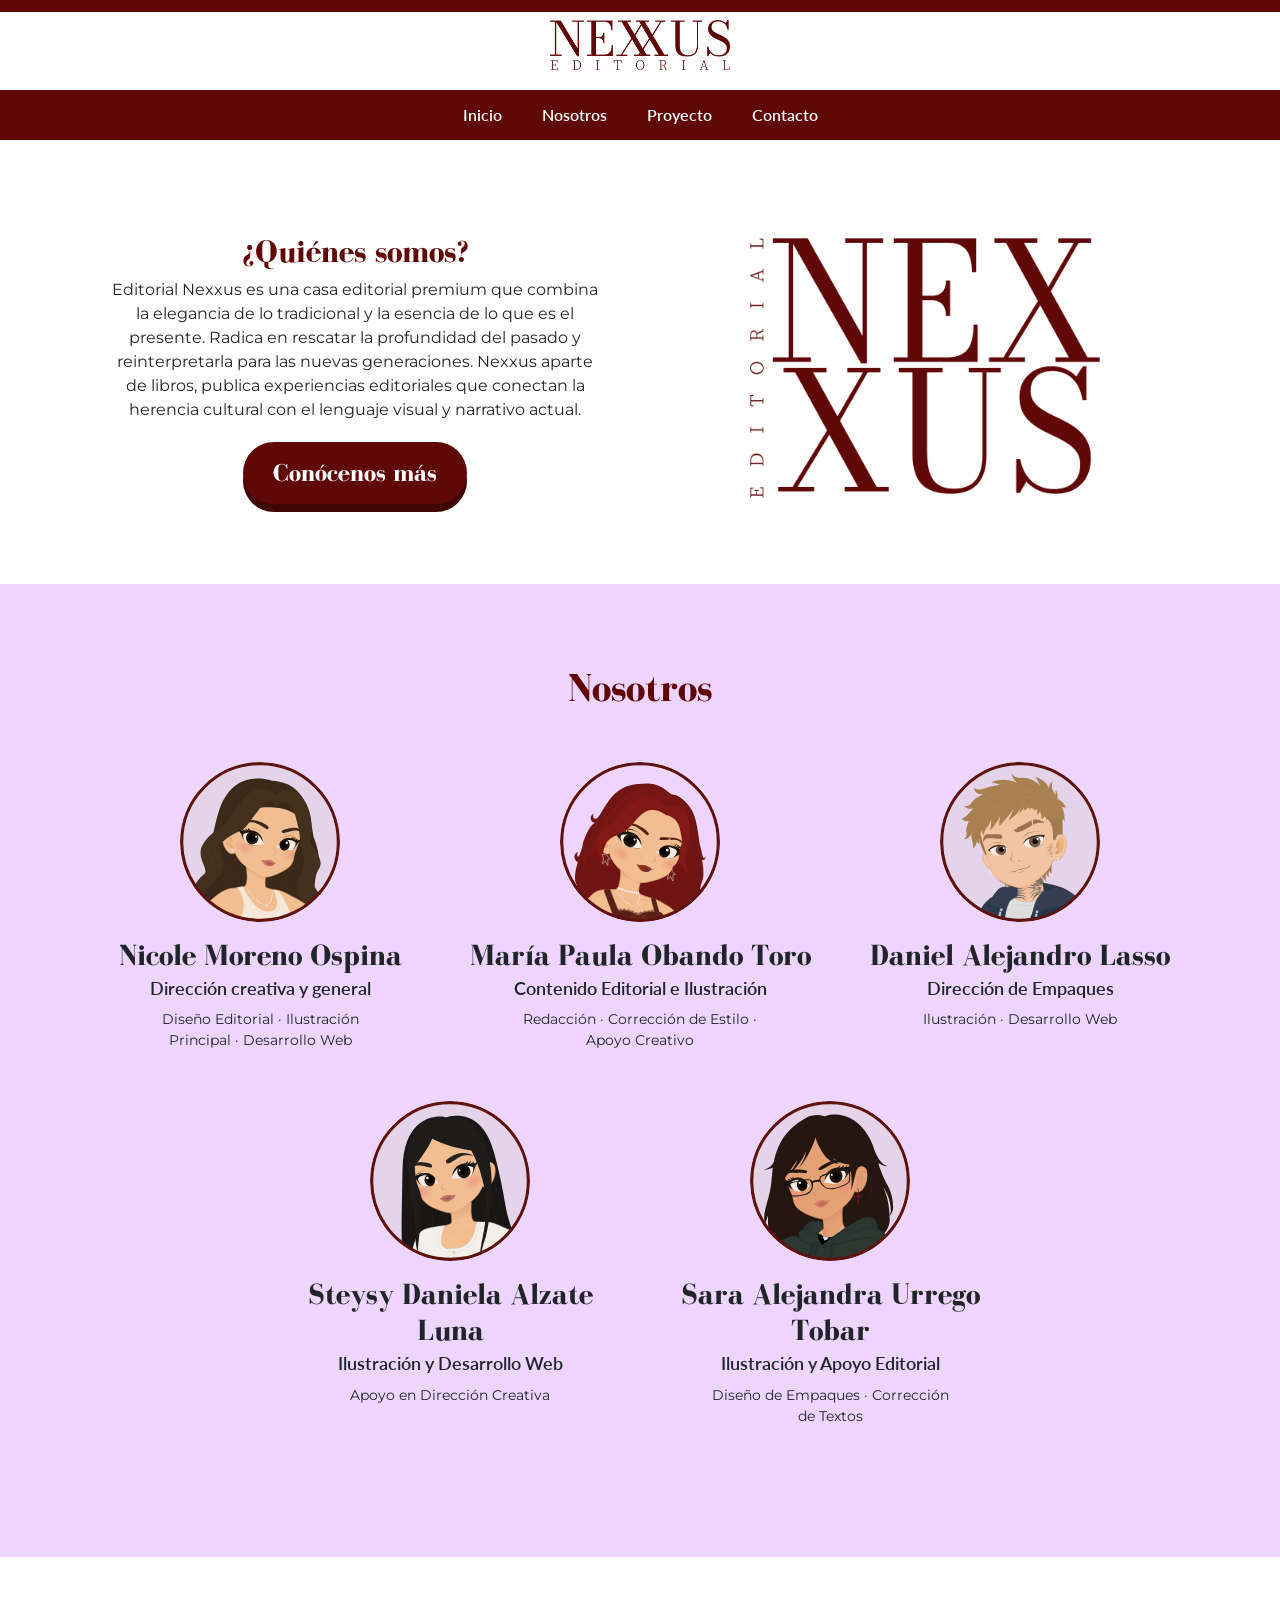
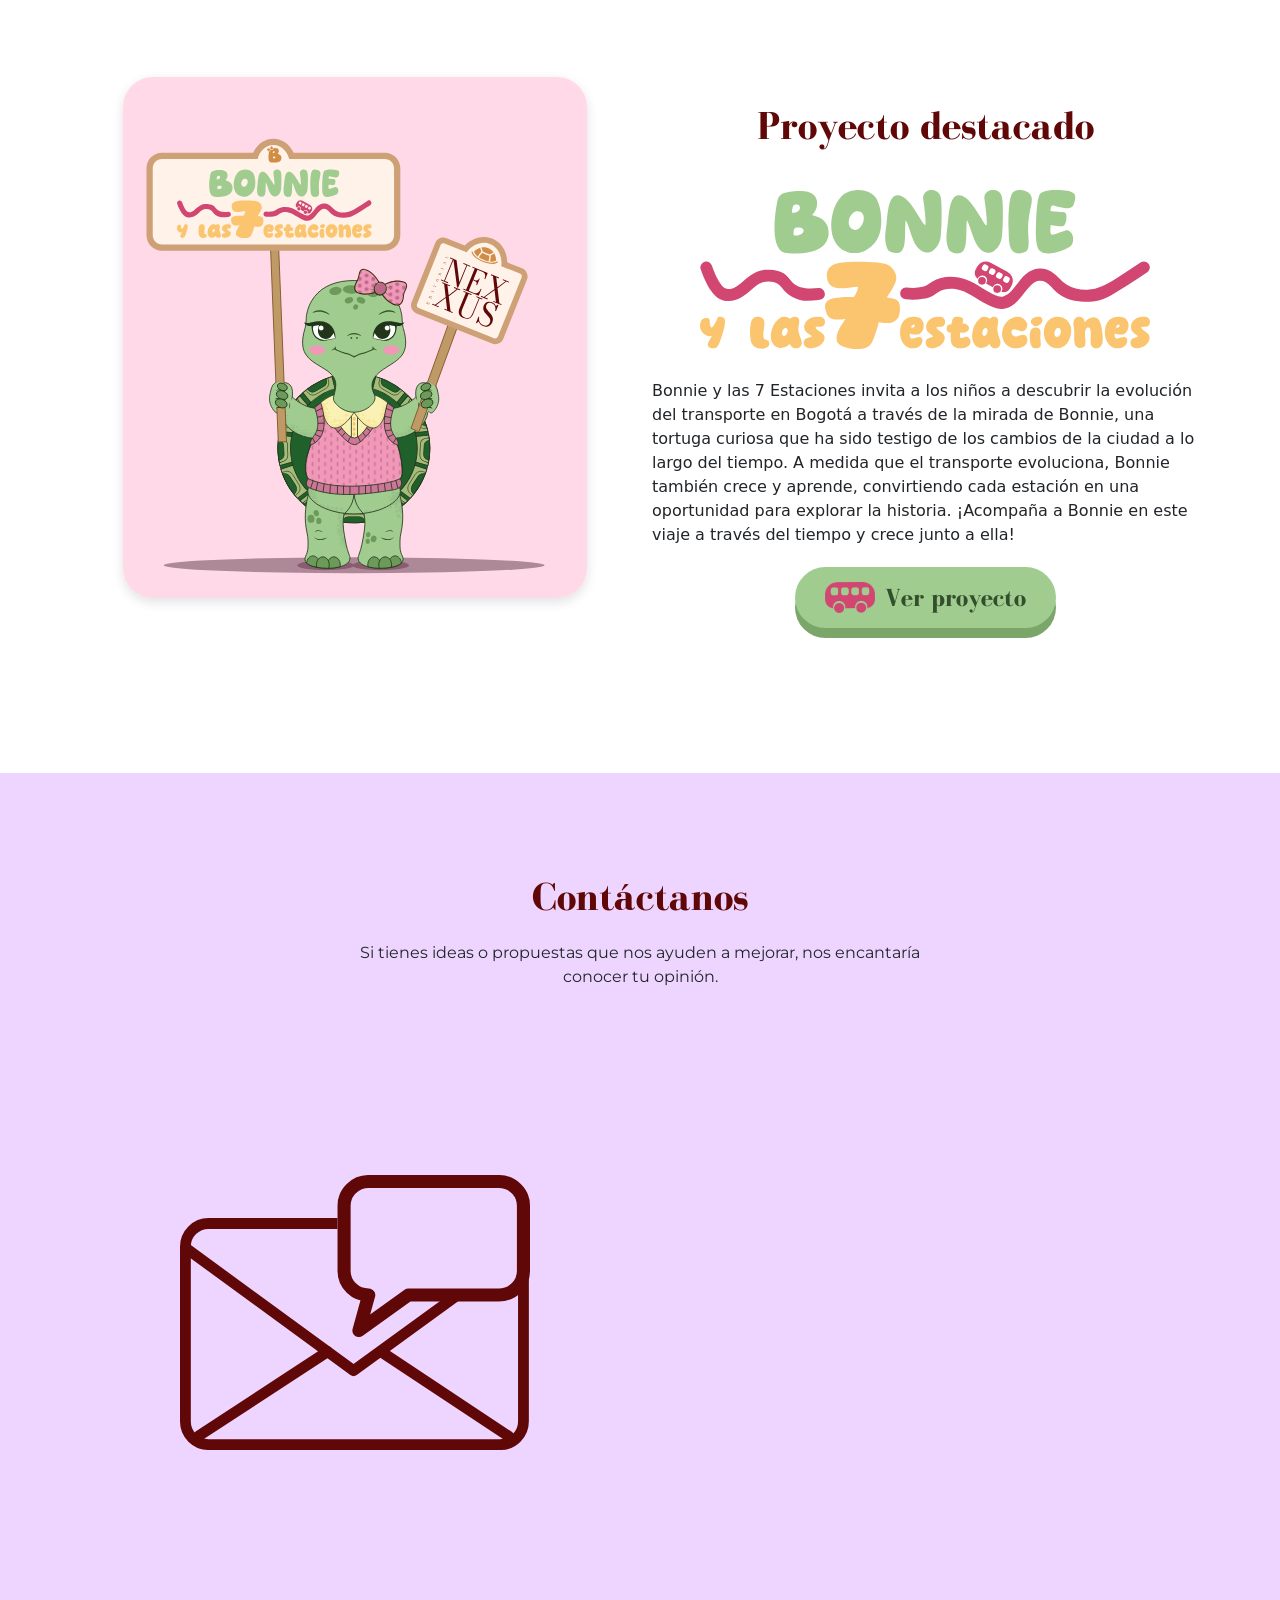
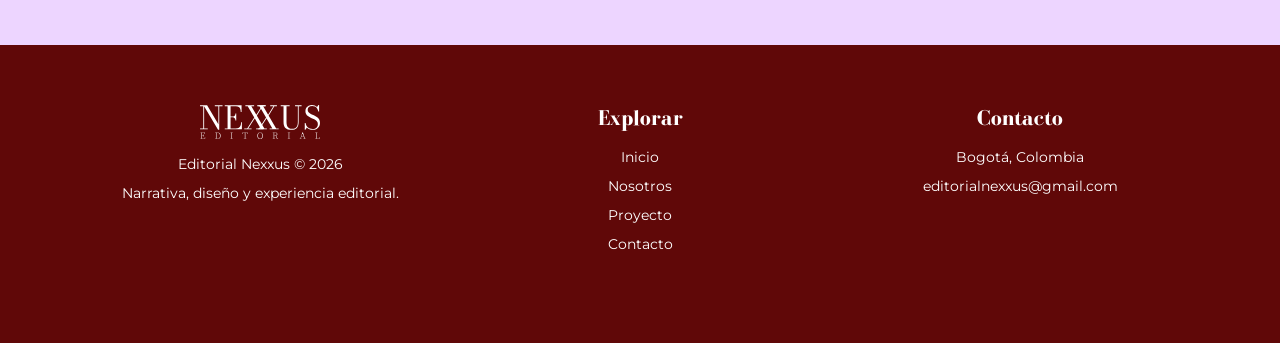
==== index.html @ 101d32f2 "moviendo archivos a la raíz" ====
<!DOCTYPE html>
<html lang="es">
<head>
    <meta charset="UTF-8">
    <meta name="viewport" content="width=device-width, initial-scale=1.0">
    <title>Nexxus</title>
    <link rel="stylesheet" href="estilos.css">
    <link href="https://cdn.jsdelivr.net/npm/bootstrap@5.3.3/dist/css/bootstrap.min.css" rel="stylesheet">
    <link rel="icon" href="img/favicon-nexxus.png">
    <script src="https://cdn.jsdelivr.net/npm/@popperjs/core@2.11.8/dist/umd/popper.min.js" integrity="sha384-I7E8VVD/ismYTF4hNIPjVp/Zjvgyol6VFvRkX/vR+Vc4jQkC+hVqc2pM8ODewa9r" crossorigin="anonymous"></script>
    <script src="https://cdn.jsdelivr.net/npm/bootstrap@5.3.3/dist/js/bootstrap.min.js" integrity="sha384-0pUGZvbkm6XF6gxjEnlmuGrJXVbNuzT9qBBavbLwCsOGabYfbX9GqX965DzO0rT7" crossorigin="anonymous"></script>
</head>
<body id="inicio"> <div class="barra-superior"></div>
    <!-- 🔴 MENU-->
    <header class="header">

        <div class="logo-contenedor">
            <a href="#" class="logo-link">
                <img src="img/logo-nexxus.png" alt="Logo Nexxus" class="logo">
            </a>
        </div>

        <nav class="menu-principal">
            <a href="#inicio">Inicio</a>
            <a href="#nosotros">Nosotros</a>
            <a href="#proyecto">Proyecto</a>
            <a href="#contacto">Contacto</a>      
        </nav>

    </header> 
    <!-- 🔴 INICIO-->
    <section id="quienes-somos" class="seccion-quienes">
        <div class="container">
            <div class="row align-items-center">
                <div class="col-md-6">
                    <h2>¿Quiénes somos?</h2>
                    <p>
                        Editorial Nexxus es una casa editorial premium que combina la elegancia de lo
                        tradicional y la esencia de lo que es el presente. Radica en rescatar la profundidad
                        del pasado y reinterpretarla para las nuevas generaciones.
                        Nexxus aparte de libros, publica experiencias editoriales que conectan la herencia
                        cultural con el lenguaje visual y narrativo actual.
                    </p>
                    <a href="#nosotros" class="btn-conocenos">
                        Conócenos más
                    </a>
                </div>

                <div class="col-md-6 mt-4 mt-md-0">
                    <img src="img/logo-variado-nexxus-1.png" class="img-fluid" alt="Nexxus">
                </div>
            </div>
        </div>
    </section>
    <!-- 🔴 NOSOTROS-->
    <section id="nosotros" class="seccion-nosotros">
        <h2>Nosotros</h2>
        <!-- 🔴 NICOLE-->
        <div class="container">
            <div class="row justify-content-center">
                <div class="col-md-4">
                    <div class="integrante">
                        <div class="contenedor-foto">
                            <img src="img/nicole-ilustracion.svg" alt="Nicole Moreno" class="foto-perfil">
                            <a href="https://www.instagram.com/x_nicole092?igsh=bmVwcGt0ZmEwaWZm" target="_blank" class="capa-instagram">
                                <img src="img/logo-instagram.svg" alt="Instagram" class="icono-instagram">
                            </a>
                        </div>
                        <h3>Nicole Moreno Ospina</h3>
                        <h4>Dirección creativa y general</h4>
                        <p>Diseño Editorial · Ilustración Principal · Desarrollo Web</p>
                    </div>
                </div>
                <!-- 🔴 MARIA-->
                <div class="col-md-4">
                    <div class="integrante">
                        <div class="contenedor-foto">
                            <img src="img/maria-ilustracion.svg" alt="María Paula Obando" class="foto-perfil">
                            <a href="https://www.instagram.com/m_xri444?igsh=MXd3YnI3MW55anJuNQ%3D%3D" target="_blank" class="capa-instagram">
                                <img src="img/logo-instagram.svg" alt="Instagram" class="icono-instagram">
                            </a>
                        </div>
                        <h3>María Paula Obando Toro</h3>
                        <h4>Contenido Editorial e Ilustración</h4>
                        <p>Redacción · Corrección de Estilo · Apoyo Creativo</p>
                    </div>
                </div>
                <!-- 🔴 DANIEL-->
                <div class="col-md-4">
                    <div class="integrante">
                        <div class="contenedor-foto">
                            <img src="img/daniel-ilustracion.svg" alt="Daniel Alejandro Lasso" class="foto-perfil">
                            <a href="https://www.instagram.com/daniel_alrdd?igsh=MWx1MHZiMzRwaG02dg==" target="_blank" class="capa-instagram">
                                <img src="img/logo-instagram.svg" alt="Instagram" class="icono-instagram">
                            </a>
                        </div>
                        <h3>Daniel Alejandro Lasso</h3>
                        <h4>Dirección de Empaques</h4>
                        <p>Ilustración · Desarrollo Web</p>
                    </div>
                </div>
                <!-- 🔴 DANIELA-->
                <div class="col-md-4">
                    <div class="integrante">
                        <div class="contenedor-foto">
                            <img src="img/daniela-ilustracion.svg" alt="Steysy Daniela Alzate" class="foto-perfil">
                            <a href="https://www.instagram.com/dannywxx_?igsh=MTdoOGM3ajM2NGUxdA==" target="_blank" class="capa-instagram">
                                <img src="img/logo-instagram.svg" alt="Instagram" class="icono-instagram">
                            </a>
                        </div>
                        <h3>Steysy Daniela Alzate Luna</h3>
                        <h4>Ilustración y Desarrollo Web</h4>
                        <p>Apoyo en Dirección Creativa</p>
                    </div>
                </div>
                <!-- 🔴 SARA-->
                <div class="col-md-4">
                    <div class="integrante">
                        <div class="contenedor-foto">
                            <img src="img/sara-ilustracion.svg" alt="Sara Alejandra Urrego" class="foto-perfil">
                            <a href="https://www.instagram.com/ur.saraa_?igsh=MWZ4bGd1cGg0NncxZw==" target="_blank" class="capa-instagram">
                                <img src="img/logo-instagram.svg" alt="Instagram" class="icono-instagram">
                            </a>
                        </div>
                        <h3>Sara Alejandra Urrego Tobar</h3>
                        <h4>Ilustración y Apoyo Editorial</h4>
                        <p>Diseño de Empaques · Corrección de Textos</p>
                    </div>
                </div>
            </div>
        </div>
    </section>
    <!-- 🔴 PROYECTO-->
    <section id="proyecto" class="seccion-proyecto">
        <div class="container">
            <div class="row align-items-center">
                <div class="col-md-6">
                    <img src="img/nexxus-bonnie.svg" alt="Bonnie y las 7 estaciones" class="img-proyecto">
                </div>

                <div class="col-md-6">
                    <h2 class="titulo-seccion-proyecto">Proyecto destacado</h2>
                    <img src="img/cabezote-nexxus.svg" alt="Bonnie y las 7 estaciones" class="titulo-proyecto">
                    <p>
                        Bonnie y las 7 Estaciones invita a los niños a descubrir la evolución del transporte en Bogotá a través de la mirada de Bonnie, una tortuga curiosa que ha sido testigo de los cambios de la ciudad a lo largo del tiempo. A medida que el transporte evoluciona, Bonnie también crece y aprende, convirtiendo cada estación en una oportunidad para explorar la historia.
                        ¡Acompaña a Bonnie en este viaje a través del tiempo y crece junto a ella!
                    </p>
                    <a href="bonnie.html" class="btn-proyecto">
                        <img src="img/bus-boton-nexxus.png" alt="Bus" class="icono-bus">
                        Ver proyecto
                    </a>
                </div>
            </div>
        </div>
    </section>
    <!-- 🔴 CONTACTANOS-->
    <section id="contacto" class="seccion-contacto">
        <h2>Contáctanos</h2>
        <p class="texto-contacto">
            Si tienes ideas o propuestas que nos ayuden a mejorar, nos encantaría conocer tu opinión.
        </p>

        <div class="container">
            <div class="row align-items-center">
                <div class="col-md-6 text-center mb-4 mb-md-0">
                    <img src="img/contactanos-logo.svg" alt="Contacto ilustracion" class="img-contacto">
                </div>

                <div class="col-md-6">
                    <iframe
                      id="JotFormIFrame-261708260383659"
                      title="Formulario de contacto NEXXUS"
                      allowtransparency="true"
                      allow="geolocation; microphone; camera; fullscreen; payment"
                      src="https://form.jotform.com/261708260383659"
                      frameborder="0"
                      style="min-width:100%;max-width:100%;height:539px;border:none;"
                      scrolling="no"
                    >
                    </iframe>
                    <script src='https://cdn.jotfor.ms/s/umd/latest/for-form-embed-handler.js'></script>
                    <script>window.jotformEmbedHandler("iframe[id='JotFormIFrame-261708260383659']", "https://form.jotform.com/")</script>
                </div>
            </div>
        </div>
    </section>

    <a href="#" class="btn-Arriba" id="btnArriba">↑</a>
    <script>
    const btn = document.getElementById("btnArriba");
    window.addEventListener("scroll", function () {
        if (window.scrollY > 300) {
            btn.classList.add("show");
        } else {
            btn.classList.remove("show");
        }
    });
    </script>
    <!-- 🔴 FOOTER-->
    <footer class="footer-nexxus">
        <div class="container">
            <div class="row">
                <div class="col-md-4 footer-col">
                    <img src="img/logo-blanco-nexxus.svg" class="footer-logo" alt="Nexxus">
                    <p>Editorial Nexxus © 2026</p>
                    <p>Narrativa, diseño y experiencia editorial.</p>
                </div>

                <div class="col-md-4 footer-col">
                    <h4>Explorar</h4>
                    <a href="#inicio">Inicio</a>
                    <a href="#nosotros">Nosotros</a>
                    <a href="#proyecto">Proyecto</a>
                    <a href="#contacto">Contacto</a>
                </div>

                <div class="col-md-4 footer-col">
                    <h4>Contacto</h4>
                    <p>Bogotá, Colombia</p>
                    <p>editorialnexxus@gmail.com</p>
                </div>
            </div>
        </div>
    </footer>
</body>
</html>
---- estilos.css ----
html{
    scroll-behavior: smooth;
}
@font-face {
    font-family: "Bodoni";
    src: url("fuentes/bodoni-flf-bold.ttf");
}

@font-face {
    font-family: "Lato";
    src: url("fuentes/lato-semibold.ttf");
}

@font-face {
    font-family: "Montserrat";
    src: url("fuentes/montserrat-variable-font-wght.ttf");
}
.barra-superior{
    height: 12px;
    background-color: #600808;

    position: fixed;
    top: 0;
    left: 0;
    width: 100%;

    z-index: 10000;
}
.header{
    position: fixed;
    top: 0;
    left: 0;
    width: 100%;
    z-index: 9999;
    background-color: white;
}

body{
    margin: 0;
    padding-top: 152px;
}

*{
    margin: 0;
    padding: 0;
    box-sizing: border-box;
}
.logo-contenedor{
    height: 90px;
    background-color: white;

    display: flex;
    justify-content: center;
    align-items: center;
}
.logo{
    height: 50px;
}
.menu-principal{
    height: 50px;
    background-color: #600808;

    display: flex;
    justify-content: center;
    align-items: center;
    gap: 40px;

    
}
.menu-principal a{
    color: white;
    text-decoration: none;
    font-family: "Lato";
}
.menu-principal a:hover{
    opacity: 0.8;
}

.seccion-quienes{
    padding: 80px 0;
}

.seccion-quienes h2{
    font-family: "Bodoni";
    font-size: 32px;
    text-align: center;
    color: #600808;
}

.seccion-quienes p{
    font-family: "Montserrat";
    font-size: 16px;
    max-width: 500px;
    margin: 0 auto;
}
.seccion-quienes .col-md-6:first-child{
    text-align: center;
}
.seccion-quienes img{
    width: 80%;
    max-width: 350px;
    height: auto;
    display: block;
    margin: 0 auto;
}

.btn-conocenos{
    display: inline-block;

    margin-top: 20px;
    padding: 12px 30px;

    background-color: #600808;
    color: white;

    text-decoration: none;

    font-family: "Bodoni";
    font-size: 25px;

    border-radius: 999px;

    box-shadow: 0 8px 0 #400505;

    transition: all 0.2s ease;
}
.btn-conocenos:hover{
    background-color: #890C0C;
}
.btn-conocenos:active{
    transform: translateY(8px);
    box-shadow: 0 0 0 #400505;
}
.seccion-nosotros {
    background-color: #EDD5FF;
    padding: 80px 20px;
    scroll-margin-top: 152px; 
}
.seccion-nosotros h2{
    font-family: "Bodoni";
    text-align: center;
    font-size: 40px;
    margin-bottom: 50px;
    color: #600808;
}
.integrante{
    text-align: center;
    margin-bottom: 50px;
}

.integrante img{
    width: 160px;
    height: 160px;

    object-fit: cover;

    margin-bottom: 15px;
}
.integrante h3{
    font-family: "Bodoni";
    font-size: 30px;
    margin-bottom: 5px;
}
.integrante h4{
    font-family: "Lato";
    font-size: 18px;
    margin-bottom: 10px;
}
.integrante p{
    font-family: "Montserrat";
    font-size: 14px;

    max-width: 250px;

    margin: 0 auto;
}
.titulo-seccion-proyecto{
    font-family: "Bodoni";
    font-size: 40px;
    color: #600808;
    text-align: center;
    margin-bottom: 40px;
}
.img-proyecto{
    width: 85%;
    max-width: 800px;

    display: block;
    margin: 0 auto;
    margin-bottom: 55px;

    border-radius: 30px;

    box-shadow: 0 4px 12px rgba(0,0,0,0.12);
    transition: all 0.3s ease;
}
.seccion-proyecto{
    padding-top: 120px;
    padding-bottom: 120px;
}
.img-proyecto:hover{
    transform: scale(1.03);

    box-shadow: 0 10px 25px rgba(0,0,0,0.50);
}
.contenido-proyecto{
    text-align: center;
}
.titulo-proyecto{
    width: 100%;
    max-width: 450px;

    display: block;
    margin: 0 auto 30px auto;
}
.texto-proyecto{
    font-family: "Montserrat";

    font-size: 16px;

    text-align: justify;

    max-width: 500px;

    margin: 0 auto 30px auto;
}
.btn-proyecto{
    display: flex;

    align-items: center;
    justify-content: center;

    width: fit-content;

    margin: 20px auto 0 auto;

    gap: 10px;

    padding: 12px 30px;

    background-color: #A0CC90;
    color: #334e2a;

    text-decoration: none;

    font-family: "Bodoni";
    font-size: 25px;

    border-radius: 999px;

    box-shadow: 0 10px 0 #7AA66A;

    transition: all 0.2s ease;
}
.btn-proyecto:hover{
    background-color: #8FBE7D;
}
.btn-proyecto:active{
    transform: translateY(8px);

    box-shadow: 0 0 0 #7AA66A;
}
.icono-bus{
    width: 50px;
    height: auto;
}
.seccion-contacto {
    background-color: #EDD5FF;
    padding: 100px 20px 60px;
    text-align: center;
    scroll-margin-top: 152px; 
}
.seccion-contacto h2{
    font-family: "Bodoni";
    font-size: 40px;
    color: #600808;
    margin-bottom: 20px;
}
.texto-contacto{
    font-family: "Montserrat";
    font-size: 16px;
    max-width: 600px;
    margin: 0 auto 50px auto;
}
.img-contacto{
    width: 80%;
    max-width: 350px;
    margin: 0 auto;
    display: block;
}

.btn-Arriba{
    position: fixed;
    bottom: 25px;
    right: 25px;

    width: 50px;
    height: 50px;

    background-color: #600808;
    color: white;

    display: flex;
    align-items: center;
    justify-content: center;

    text-decoration: none;

    font-size: 24px;
    font-family: "Bodoni";

    border-radius: 50%;

    box-shadow: 0 6px 15px rgba(0,0,0,0.2);

    z-index: 9999;

    transition: 0.3s ease;

    opacity: 0;
    visibility: hidden;
}

.btn-Arriba:hover{
    background-color: #890C0C;
    transform: translateY(-3px);
}
.btn-Arriba.show{
    opacity: 1;
    visibility: visible;
}
.footer-nexxus{
    background-color: #600808;
    color: white;
    padding: 60px 20px;
    margin-top: 0px;
}

.footer-logo{
    width: 120px;
    margin-bottom: 15px;
}

.footer-nexxus h4{
    font-family: "Bodoni";
    margin-bottom: 15px;
    font-size: 22px;
}

.footer-nexxus p,
.footer-nexxus a{
    font-family: "Montserrat";
    font-size: 14px;
    color: white;
    text-decoration: none;
    display: block;
    margin-bottom: 8px;
}

.footer-nexxus a:hover{
    text-decoration: underline;
    opacity: 0.8;
}

.footer-col{
    margin-bottom: 20px;
}
.footer-col{
    text-align: center;
}

/* 🔴 El contenedor se vuelve el límite de la capa */
.contenedor-foto {
    position: relative;
    width: 160px; 
    height: 160px;
    margin: 0 auto 15px auto;
    overflow: hidden;
    border-radius: 50%; 
}
.foto-perfil {
    width: 100%;
    height: 100%;
    object-fit: cover;
    display: block;
}

.capa-instagram {
    position: absolute;
    top: 0;
    left: 0;
    width: 100%;
    height: 100%;
    background-color: rgba(96, 8, 8, 0.7); 
    display: flex;
    align-items: center;
    justify-content: center;
    opacity: 0; 
    transition: opacity 0.3s ease; 
    text-decoration: none;
}

.icono-instagram {
    width: 45px;
    height: auto;
    transition: transform 0.3s ease;
}

.contenedor-foto:hover .capa-instagram {
    opacity: 1;
}

.contenedor-foto:hover .icono-instagram {
    transform: scale(1.1);
}
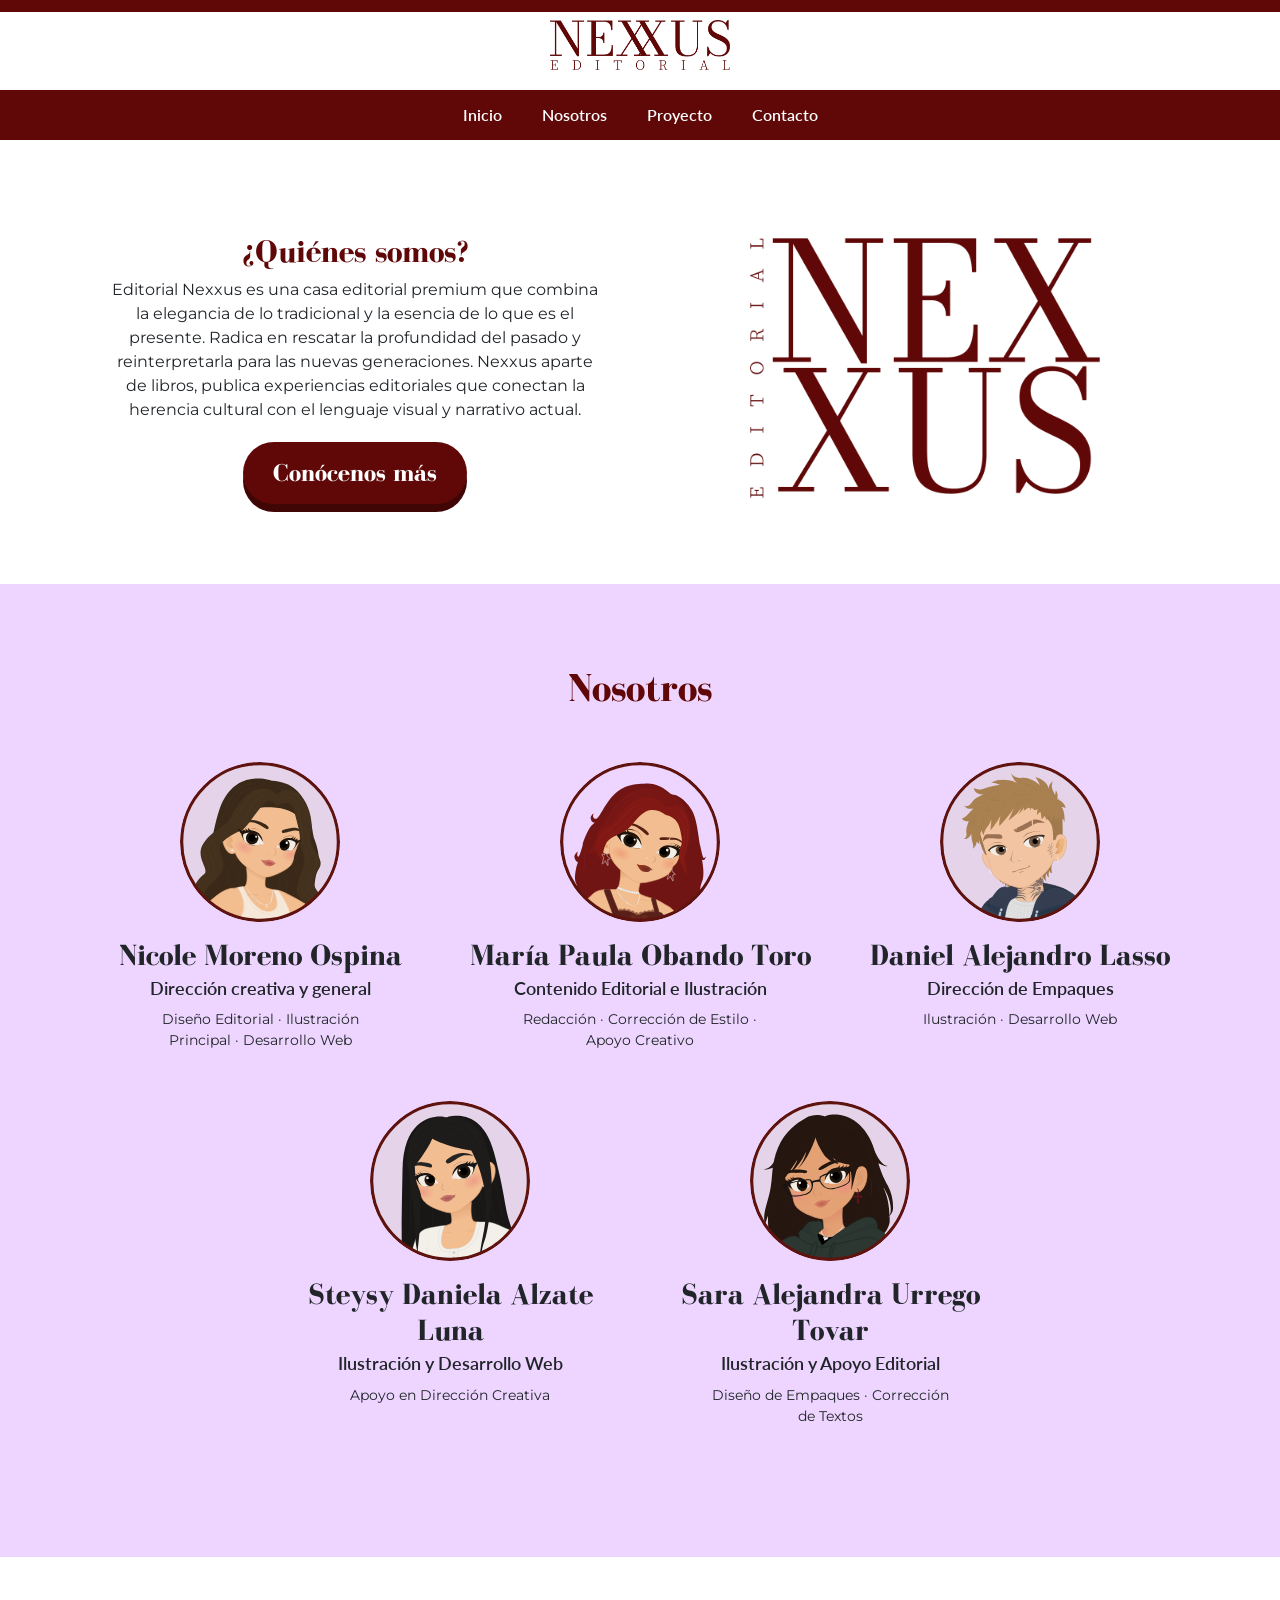
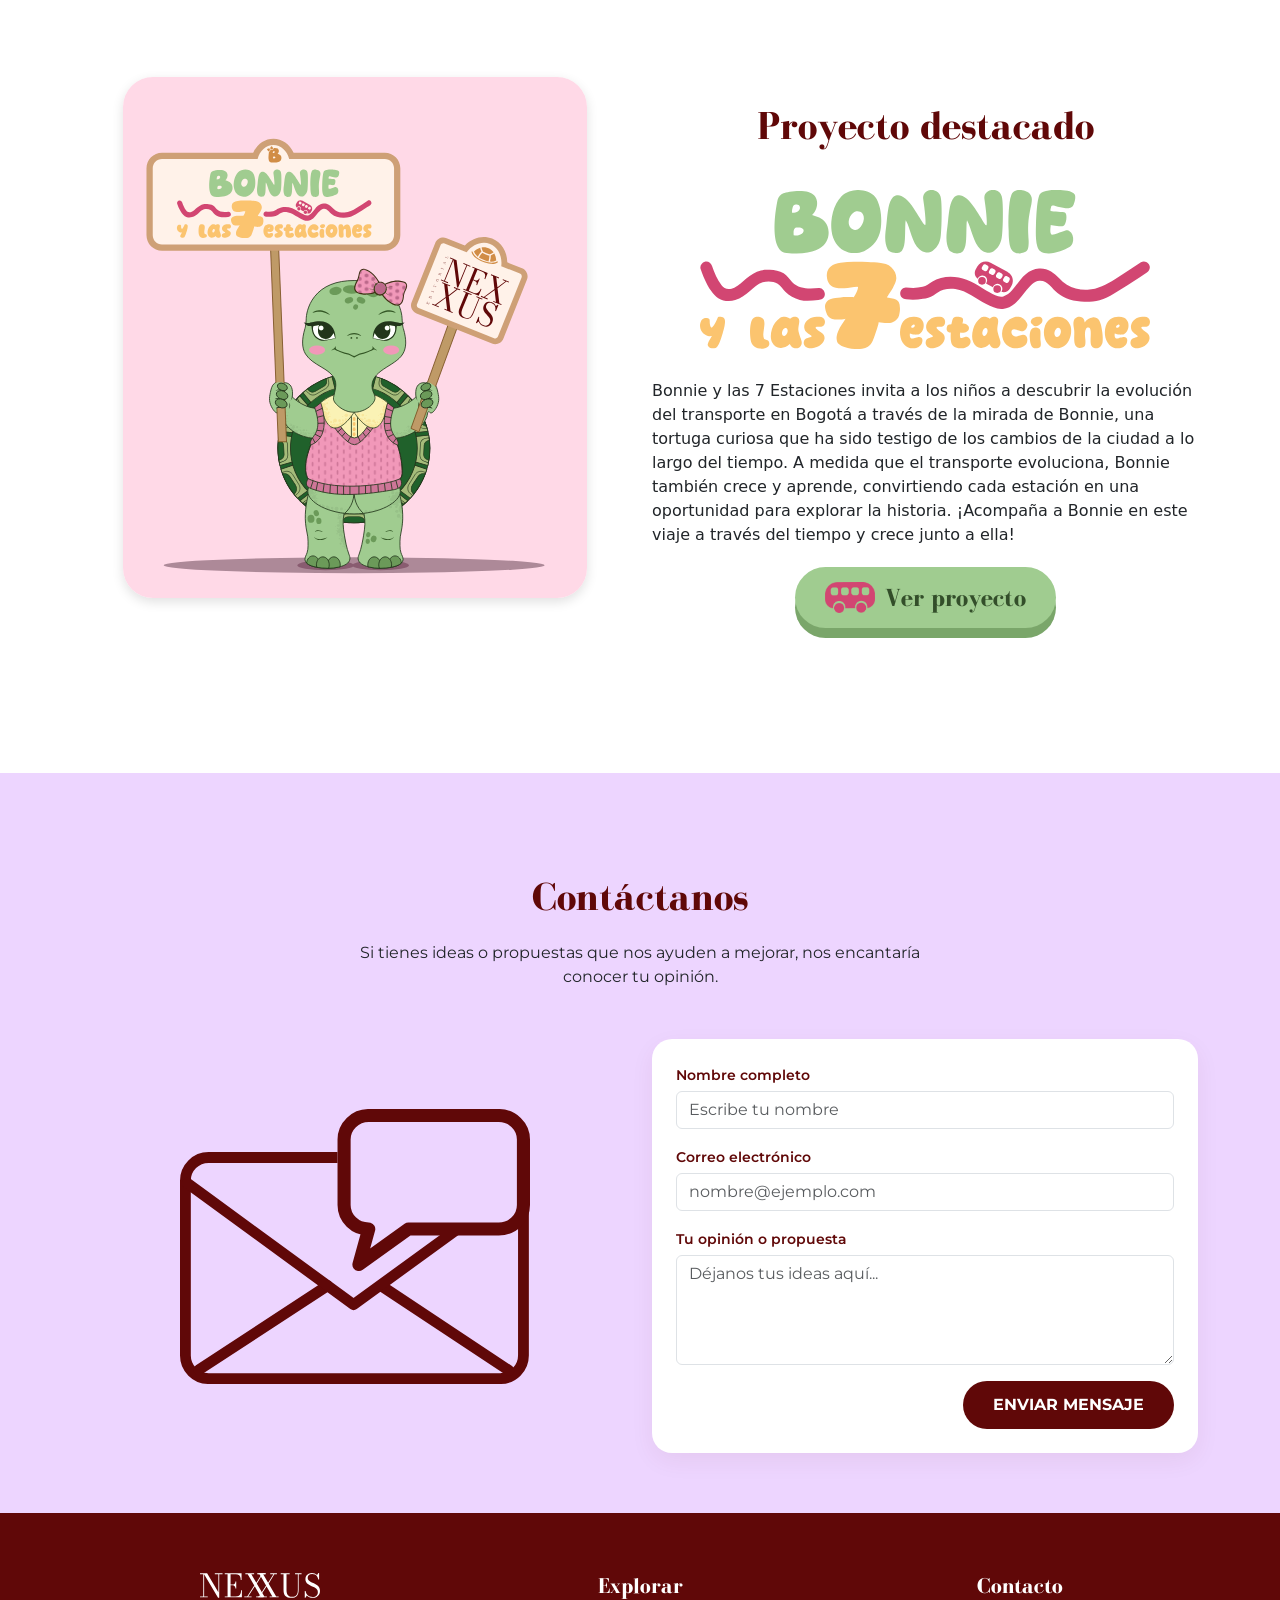
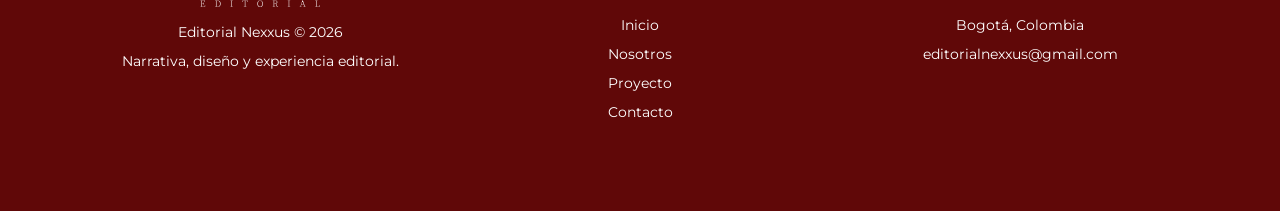
==== commit 0af0bdaa: "Cambios responsivos y formulario" ====
--- a/index.html
+++ b/index.html
@@ -122,7 +122,7 @@
                                 <img src="img/logo-instagram.svg" alt="Instagram" class="icono-instagram">
                             </a>
                         </div>
-                        <h3>Sara Alejandra Urrego Tobar</h3>
+                        <h3>Sara Alejandra Urrego Tovar</h3>
                         <h4>Ilustración y Apoyo Editorial</h4>
                         <p>Diseño de Empaques · Corrección de Textos</p>
                     </div>
@@ -157,33 +157,91 @@
     <section id="contacto" class="seccion-contacto">
         <h2>Contáctanos</h2>
         <p class="texto-contacto">
-            Si tienes ideas o propuestas que nos ayuden a mejorar, nos encantaría conocer tu opinión.
+         Si tienes ideas o propuestas que nos ayuden a mejorar, nos encantaría conocer tu opinión.
         </p>
 
         <div class="container">
             <div class="row align-items-center">
-                <div class="col-md-6 text-center mb-4 mb-md-0">
+             <div class="col-md-6 text-center mb-4 mb-md-0">
                     <img src="img/contactanos-logo.svg" alt="Contacto ilustracion" class="img-contacto">
-                </div>
-
-                <div class="col-md-6">
-                    <iframe
-                      id="JotFormIFrame-261708260383659"
-                      title="Formulario de contacto NEXXUS"
-                      allowtransparency="true"
-                      allow="geolocation; microphone; camera; fullscreen; payment"
-                      src="https://form.jotform.com/261708260383659"
-                      frameborder="0"
-                      style="min-width:100%;max-width:100%;height:539px;border:none;"
-                      scrolling="no"
-                    >
-                    </iframe>
-                    <script src='https://cdn.jotfor.ms/s/umd/latest/for-form-embed-handler.js'></script>
-                    <script>window.jotformEmbedHandler("iframe[id='JotFormIFrame-261708260383659']", "https://form.jotform.com/")</script>
-                </div>
-            </div>
-        </div>
-    </section>
+            </div>
+
+                <div class="col-md-6 text-start">
+                    <!-- 🌟 FORMULARIO EDITORIAL NEXXUS INTEGRADO -->
+                    <form action="https://formspree.io/f/meebkajr" method="POST" class="formulario-nexxus p-4">
+                    
+                        <div class="mb-3">
+                            <label for="nombre" class="label-nexxus">Nombre completo</label>
+                            <input type="text" name="name" id="nombre" class="form-control input-nexxus" placeholder="Escribe tu nombre" required>
+                        </div>
+
+                        <div class="mb-3">
+                         <label for="email" class="label-nexxus">Correo electrónico</label>
+                         <input type="email" name="email" id="email" class="form-control input-nexxus" placeholder="nombre@ejemplo.com" required>
+                     </div>
+
+                     <div class="mb-3">
+                            <label for="mensaje" class="label-nexxus">Tu opinión o propuesta</label>
+                            <textarea name="message" id="mensaje" class="form-control input-nexxus" rows="4" placeholder="Déjanos tus ideas aquí..." required></textarea>
+                        </div>
+
+                        <div class="text-end">
+                            <button type="submit" id="btn-enviar" class="btn-enviar-nexxus">Enviar Mensaje</button>
+                        </div>
+
+                        <!-- MENSAJE -->
+                        <div id="mensaje-exito" class="text-center mt-3 fw-bold" style="display: none; color: #600808; font-family: 'Montserrat';">
+                             ¡Tu mensaje ha sido enviado con éxito!
+                        </div>
+
+                    </form>
+                </div>
+            </div>
+        </div>
+    </section>
+
+    <script>
+    const formulario = document.querySelector('.formulario-nexxus');
+    const mensajeExito = document.getElementById('mensaje-exito');
+    const botonEnviar = document.getElementById('btn-enviar');
+
+    formulario.addEventListener('submit', function(event) {
+        event.preventDefault(); 
+        
+        botonEnviar.textContent = "Enviando...";
+        botonEnviar.disabled = true;
+
+        const datos = new FormData(formulario);
+
+        fetch(formulario.action, {
+            method: formulario.method,
+            body: datos,
+            headers: {
+                'Accept': 'application/json'
+            }
+        }).then(response => {
+            if (response.ok) {
+                formulario.reset();
+                mensajeExito.style.display = 'block';
+                botonEnviar.textContent = "Enviar Mensaje";
+                botonEnviar.disabled = false;
+                
+                setTimeout(() => {
+                    mensajeExito.style.display = 'none';
+                }, 5000);
+            } else {
+                alert("Hubo un problema al enviar tu mensaje. Por favor, inténtalo de nuevo.");
+                botonEnviar.textContent = "Enviar Mensaje";
+                botonEnviar.disabled = false;
+            }
+        }).catch(error => {
+            alert("Hubo un error de conexión. Inténtalo más tarde.");
+            botonEnviar.textContent = "Enviar Mensaje";
+            botonEnviar.disabled = false;
+        });
+    });
+</script>
+
 
     <a href="#" class="btn-Arriba" id="btnArriba">↑</a>
     <script>
--- a/estilos.css
+++ b/estilos.css
@@ -287,6 +287,57 @@
     max-width: 350px;
     margin: 0 auto;
     display: block;
+}
+
+/* Contenedor blanco para que los campos resalten sobre el fondo lila #EDD5FF */
+.formulario-nexxus {
+    background-color: #ffffff;
+    border-radius: 20px;
+    box-shadow: 0 8px 24px rgba(96, 8, 8, 0.06); /* Sombra muy suave color vino */
+}
+
+/* Estilo para las etiquetas de texto (Nombre, Correo...) */
+.label-nexxus {
+    font-family: "Montserrat", sans-serif;
+    font-size: 14px;
+    font-weight: 600;
+    color: #600808; /* Tu color vino principal */
+    margin-bottom: 5px;
+}
+
+/* Estilo para las cajas donde el usuario escribe */
+.input-nexxus {
+    font-family: "Montserrat", sans-serif;
+    border: 2px solid #ecd5ff; /* Borde lila sutil que combina con tu fondo */
+    border-radius: 10px;
+    padding: 10px;
+    color: #333333;
+}
+
+/* Cuando el usuario hace clic para escribir dentro de la caja */
+.input-nexxus:focus {
+    border-color: #600808; /* Cambia a tu color vino */
+    box-shadow: 0 0 0 0.2rem rgba(96, 8, 8, 0.15);
+}
+
+/* Botón corporativo de la Editorial */
+.btn-enviar-nexxus {
+    font-family: "Montserrat", sans-serif;
+    background-color: #600808; /* Fondo vino */
+    color: #ffffff; /* Texto blanco */
+    font-weight: bold;
+    text-transform: uppercase;
+    padding: 12px 30px;
+    border: none;
+    border-radius: 25px; /* Bordes ovalados elegantes */
+    transition: all 0.3s ease;
+    cursor: pointer;
+}
+
+/* Efecto al pasar el mouse por encima del botón */
+.btn-enviar-nexxus:hover {
+    background-color: #7d1212; /* Un vino un poco más vivo */
+    transform: translateY(-2px); /* Pequeña animación hacia arriba */
 }
 
 .btn-Arriba{
